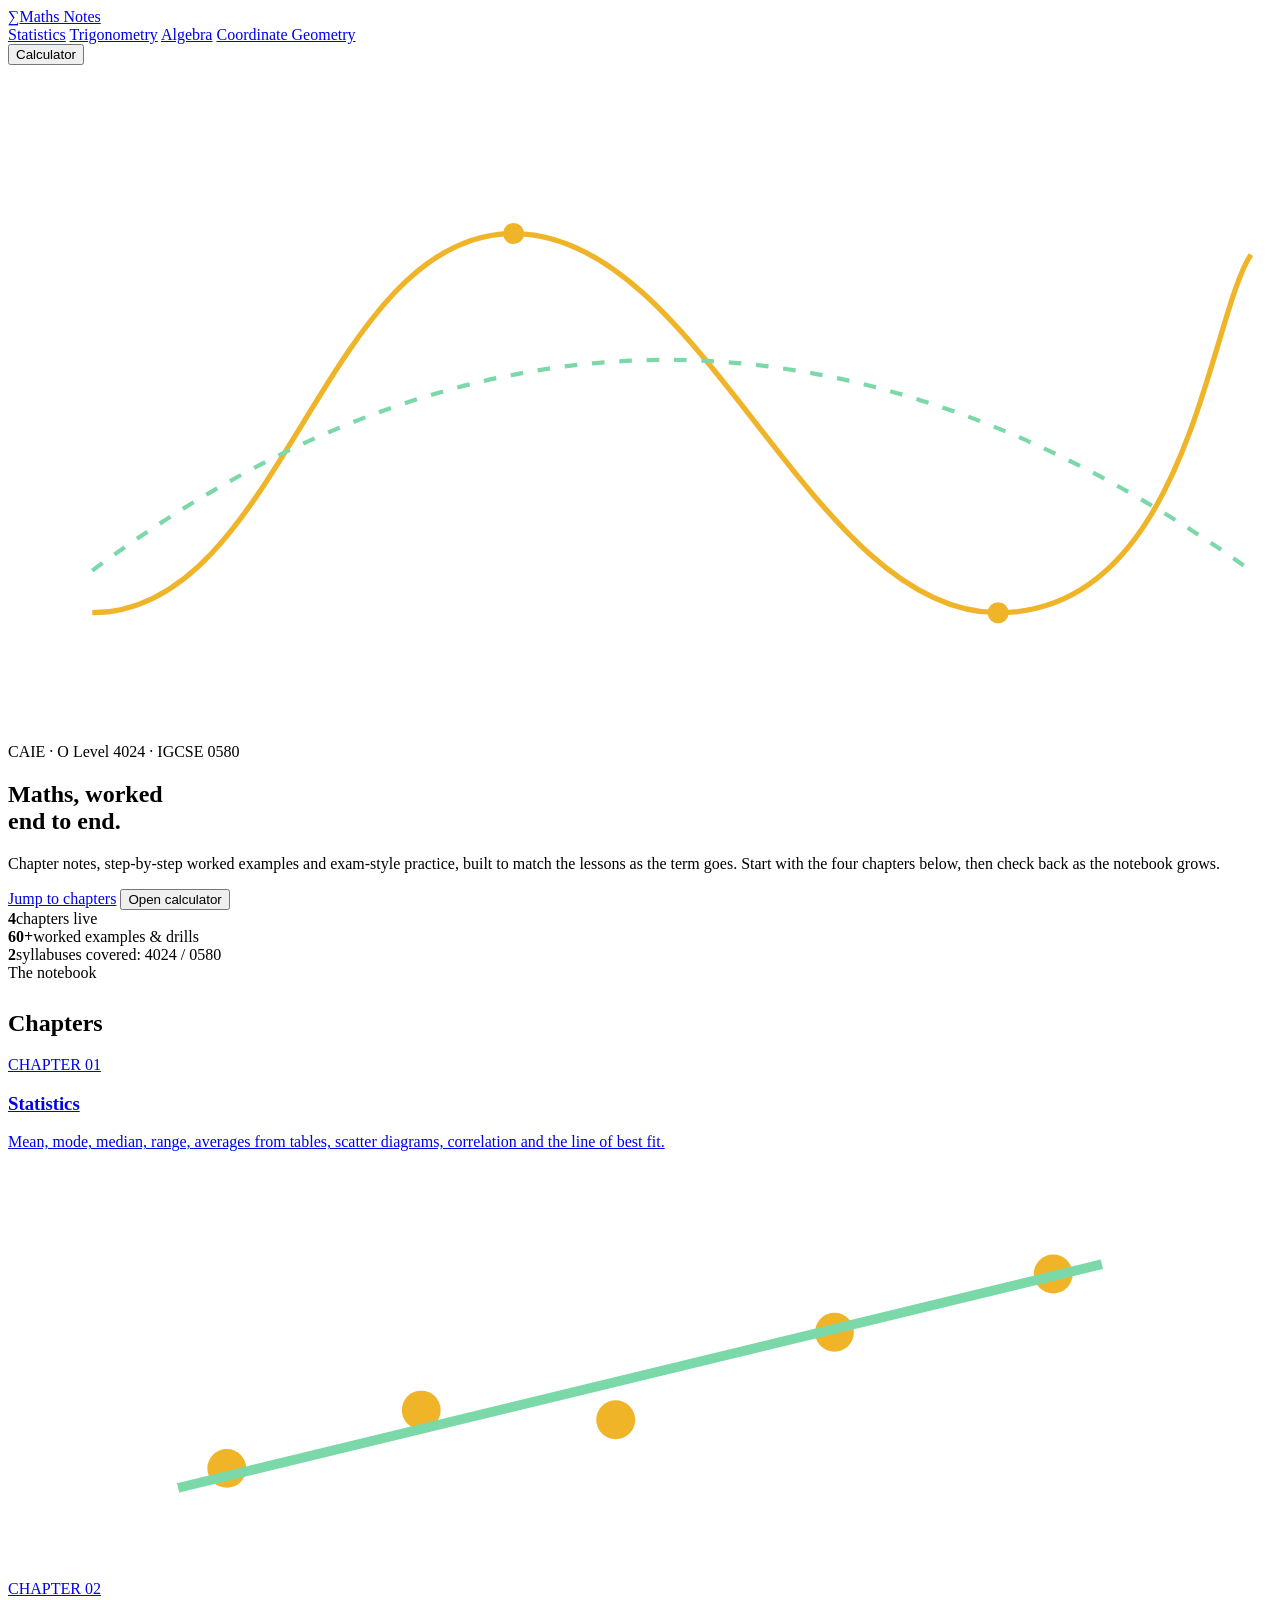
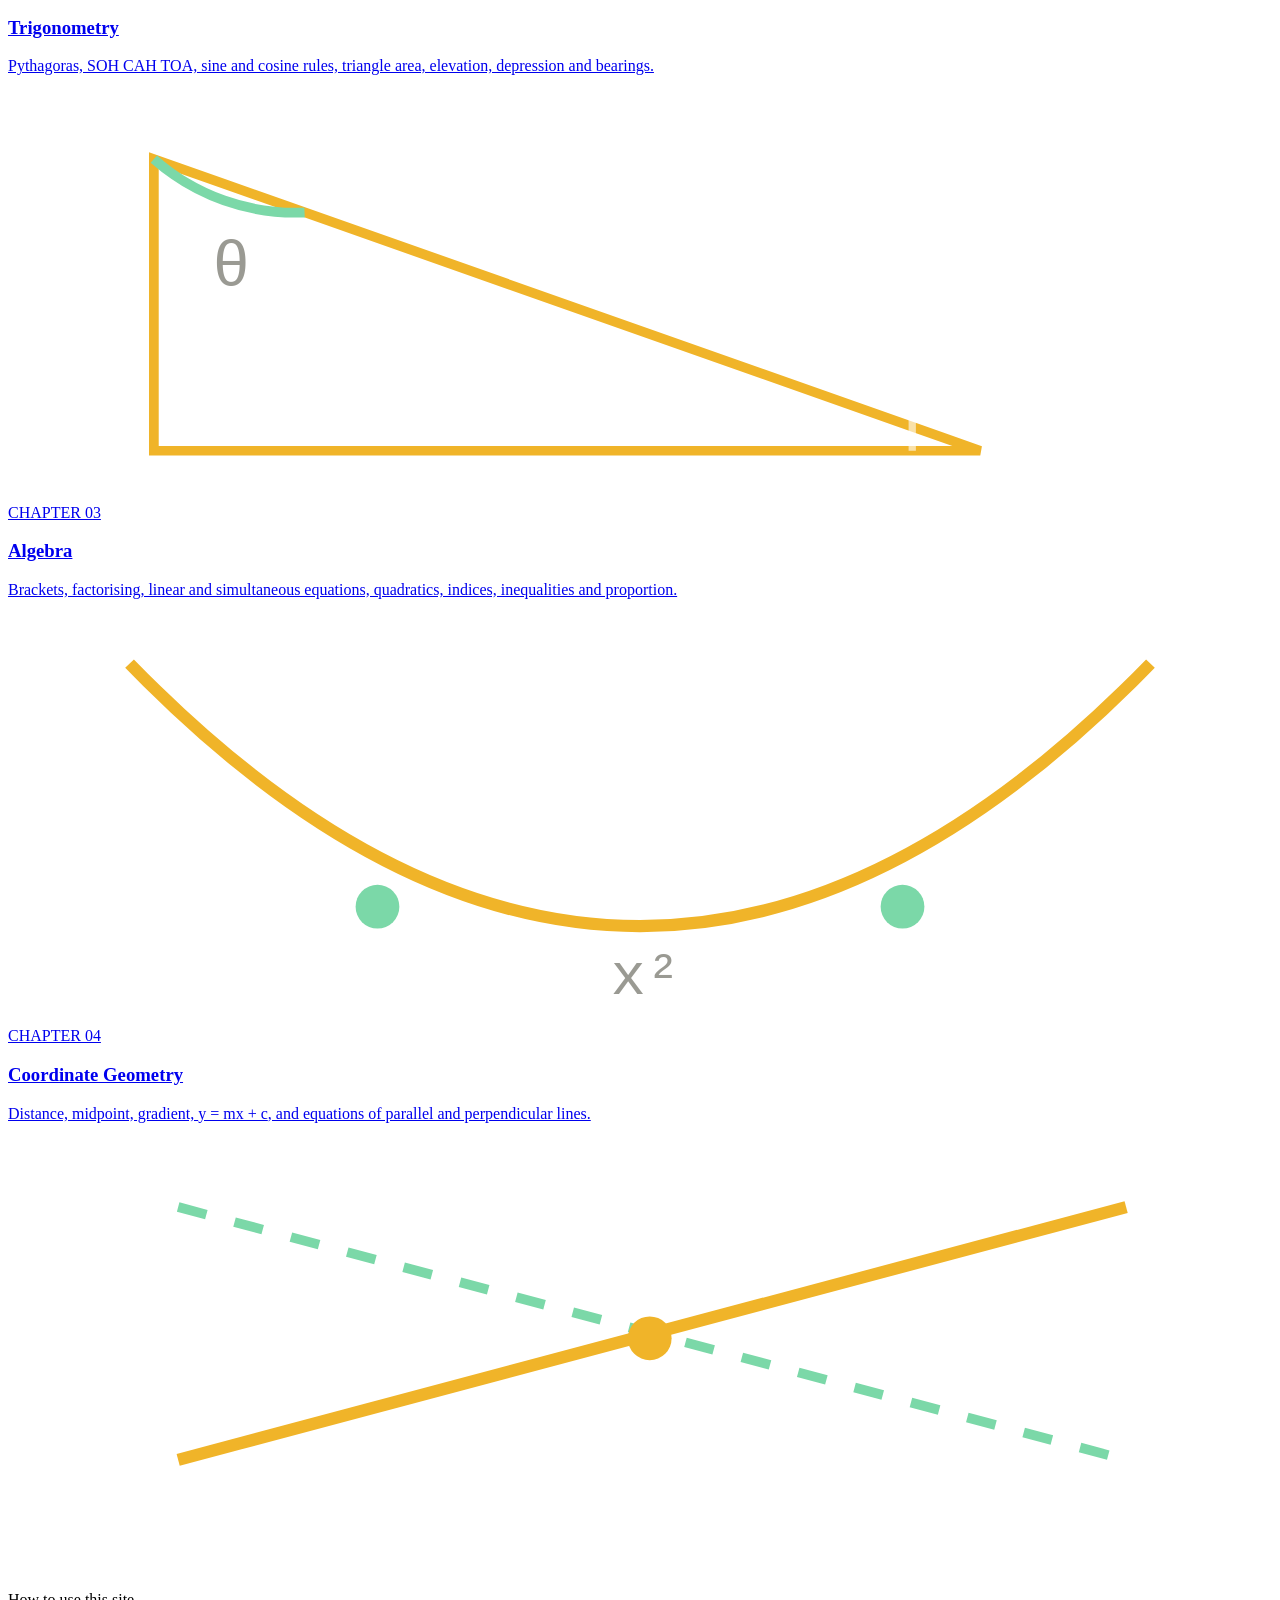
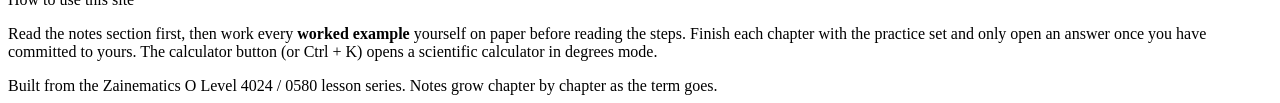
==== index.html @ 83bfb082 "Add files via upload" ====
<!DOCTYPE html>
<html lang="en">
<head>
<meta charset="UTF-8">
<meta name="viewport" content="width=device-width, initial-scale=1.0">
<title>Maths Notes · O Level 4024 / IGCSE 0580</title>
<meta name="description" content="Chapter-by-chapter O Level maths notes, worked examples and practice for CAIE 4024 and IGCSE 0580.">
<link rel="preconnect" href="https://fonts.googleapis.com">
<link rel="preconnect" href="https://fonts.gstatic.com" crossorigin>
<link href="https://fonts.googleapis.com/css2?family=Fraunces:opsz,wght@9..144,500;9..144,650;9..144,750&family=Hanken+Grotesk:wght@400;500;600;700&family=JetBrains+Mono:wght@400;500;700&display=swap" rel="stylesheet">
<link rel="stylesheet" href="css/site.css">
</head>
<body>

<header class="nav glass">
  <a class="brand" href="index.html"><span class="mark">∑</span><span class="word">Maths Notes</span></a>
  <nav class="nav-links">
    <a href="statistics.html">Statistics</a>
    <a href="trigonometry.html">Trigonometry</a>
    <a href="algebra.html">Algebra</a>
    <a href="coordinate-geometry.html">Coordinate Geometry</a>
  </nav>
  <button class="nav-calc" data-calc-open>Calculator</button>
</header>

<div class="wide">

  <section class="hero glass" data-reveal>
    <svg class="hero-curve draw" viewBox="0 0 600 320" fill="none" aria-hidden="true">
      <line class="stroke" x1="40" y1="280" x2="580" y2="280" stroke="#ffffff" stroke-opacity="0.25" stroke-width="1.5"/>
      <line class="stroke d1" x1="40" y1="280" x2="40" y2="30" stroke="#ffffff" stroke-opacity="0.25" stroke-width="1.5"/>
      <path class="stroke d2" d="M40 260 C 130 260, 150 80, 240 80 S 380 260, 470 260 S 570 120, 590 90" stroke="#f0b429" stroke-width="2.5"/>
      <path class="stroke d3" d="M40 240 Q 310 40 590 240" stroke="#7bd8a8" stroke-width="2" stroke-dasharray="6 7"/>
      <circle class="dot-pop p2" cx="240" cy="80" r="5" fill="#f0b429"/>
      <circle class="dot-pop p4" cx="470" cy="260" r="5" fill="#f0b429"/>
    </svg>
    <span class="eyebrow">CAIE · O Level 4024 · IGCSE 0580</span>
    <h1>Maths, worked<br>end to end.</h1>
    <p class="lede">Chapter notes, step-by-step worked examples and exam-style practice, built to match the lessons as the term goes. Start with the four chapters below, then check back as the notebook grows.</p>
    <div class="chips">
      <a class="chip" href="#chapters">Jump to chapters</a>
      <button class="chip" style="cursor:pointer" data-calc-open>Open calculator</button>
    </div>
    <div class="hero-stats">
      <div><strong>4</strong><span>chapters live</span></div>
      <div><strong>60+</strong><span>worked examples &amp; drills</span></div>
      <div><strong>2</strong><span>syllabuses covered: 4024 / 0580</span></div>
    </div>
  </section>

  <section id="chapters">
    <span class="eyebrow">The notebook</span>
    <h2 style="border-top:0; padding-top:.5rem; margin-bottom:1.2rem">Chapters</h2>

    <div class="grid-cards">
      <a class="card glass" href="statistics.html" data-reveal>
        <span class="num">CHAPTER 01</span>
        <h3>Statistics</h3>
        <p>Mean, mode, median, range, averages from tables, scatter diagrams, correlation and the line of best fit.</p>
        <svg class="card-visual draw" viewBox="0 0 260 84" fill="none" aria-hidden="true">
          <line class="stroke" x1="10" y1="74" x2="250" y2="74" stroke="#ffffff" stroke-opacity="0.3" stroke-width="1.5"/>
          <line class="stroke" x1="10" y1="74" x2="10" y2="8" stroke="#ffffff" stroke-opacity="0.3" stroke-width="1.5"/>
          <circle class="dot-pop p1" cx="45" cy="62" r="4" fill="#f0b429"/>
          <circle class="dot-pop p2" cx="85" cy="50" r="4" fill="#f0b429"/>
          <circle class="dot-pop p3" cx="125" cy="52" r="4" fill="#f0b429"/>
          <circle class="dot-pop p4" cx="170" cy="34" r="4" fill="#f0b429"/>
          <circle class="dot-pop p5" cx="215" cy="22" r="4" fill="#f0b429"/>
          <line class="stroke d2" x1="35" y1="66" x2="225" y2="20" stroke="#7bd8a8" stroke-width="2"/>
        </svg>
      </a>

      <a class="card glass" href="trigonometry.html" data-reveal>
        <span class="num">CHAPTER 02</span>
        <h3>Trigonometry</h3>
        <p>Pythagoras, SOH CAH TOA, sine and cosine rules, triangle area, elevation, depression and bearings.</p>
        <svg class="card-visual draw" viewBox="0 0 260 84" fill="none" aria-hidden="true">
          <path class="stroke d1" d="M30 74 H 200 V 74 L 30 14 Z" stroke="#f0b429" stroke-width="2"/>
          <path class="stroke d2" d="M186 74 V 62 H 200" stroke="#ffffff" stroke-opacity="0.6" stroke-width="1.5"/>
          <path class="stroke d3" d="M30 14 A 44 44 0 0 0 61 25" stroke="#7bd8a8" stroke-width="2"/>
          <text x="42" y="40" fill="#9a9a93" font-family="monospace" font-size="13">θ</text>
        </svg>
      </a>

      <a class="card glass" href="algebra.html" data-reveal>
        <span class="num">CHAPTER 03</span>
        <h3>Algebra</h3>
        <p>Brackets, factorising, linear and simultaneous equations, quadratics, indices, inequalities and proportion.</p>
        <svg class="card-visual draw" viewBox="0 0 260 84" fill="none" aria-hidden="true">
          <line class="stroke" x1="10" y1="60" x2="250" y2="60" stroke="#ffffff" stroke-opacity="0.3" stroke-width="1.5"/>
          <path class="stroke d1" d="M25 10 Q 130 118 235 10" stroke="#f0b429" stroke-width="2.5"/>
          <circle class="dot-pop p3" cx="76" cy="60" r="4.5" fill="#7bd8a8"/>
          <circle class="dot-pop p4" cx="184" cy="60" r="4.5" fill="#7bd8a8"/>
          <text x="124" y="78" fill="#9a9a93" font-family="monospace" font-size="12">x²</text>
        </svg>
      </a>

      <a class="card glass" href="coordinate-geometry.html" data-reveal>
        <span class="num">CHAPTER 04</span>
        <h3>Coordinate Geometry</h3>
        <p>Distance, midpoint, gradient, <span class="m">y = mx + c</span>, and equations of parallel and perpendicular lines.</p>
        <svg class="card-visual draw" viewBox="0 0 260 84" fill="none" aria-hidden="true">
          <line class="stroke" x1="20" y1="70" x2="245" y2="70" stroke="#ffffff" stroke-opacity="0.3" stroke-width="1.5"/>
          <line class="stroke" x1="20" y1="70" x2="20" y2="8" stroke="#ffffff" stroke-opacity="0.3" stroke-width="1.5"/>
          <line class="stroke d1" x1="35" y1="66" x2="230" y2="14" stroke="#f0b429" stroke-width="2.5"/>
          <line class="stroke d3" x1="35" y1="14" x2="230" y2="66" stroke="#7bd8a8" stroke-width="2" stroke-dasharray="6 6"/>
          <circle class="dot-pop p2" cx="132" cy="41" r="4.5" fill="#f0b429"/>
        </svg>
      </a>
    </div>
  </section>

  <section style="margin-top:2.5rem" data-reveal>
    <div class="box glass">
      <span class="label">How to use this site</span>
      <p>Read the notes section first, then work every <strong>worked example</strong> yourself on paper before reading the steps. Finish each chapter with the practice set and only open an answer once you have committed to yours. The calculator button (or <span class="m">Ctrl + K</span>) opens a scientific calculator in degrees mode.</p>
    </div>
  </section>

</div>

<footer class="site-footer">
  <span>Built from the Zainematics O Level 4024 / 0580 lesson series.</span>
  <span>Notes grow chapter by chapter as the term goes.</span>
</footer>

<script src="js/site.js"></script>
</body>
</html>
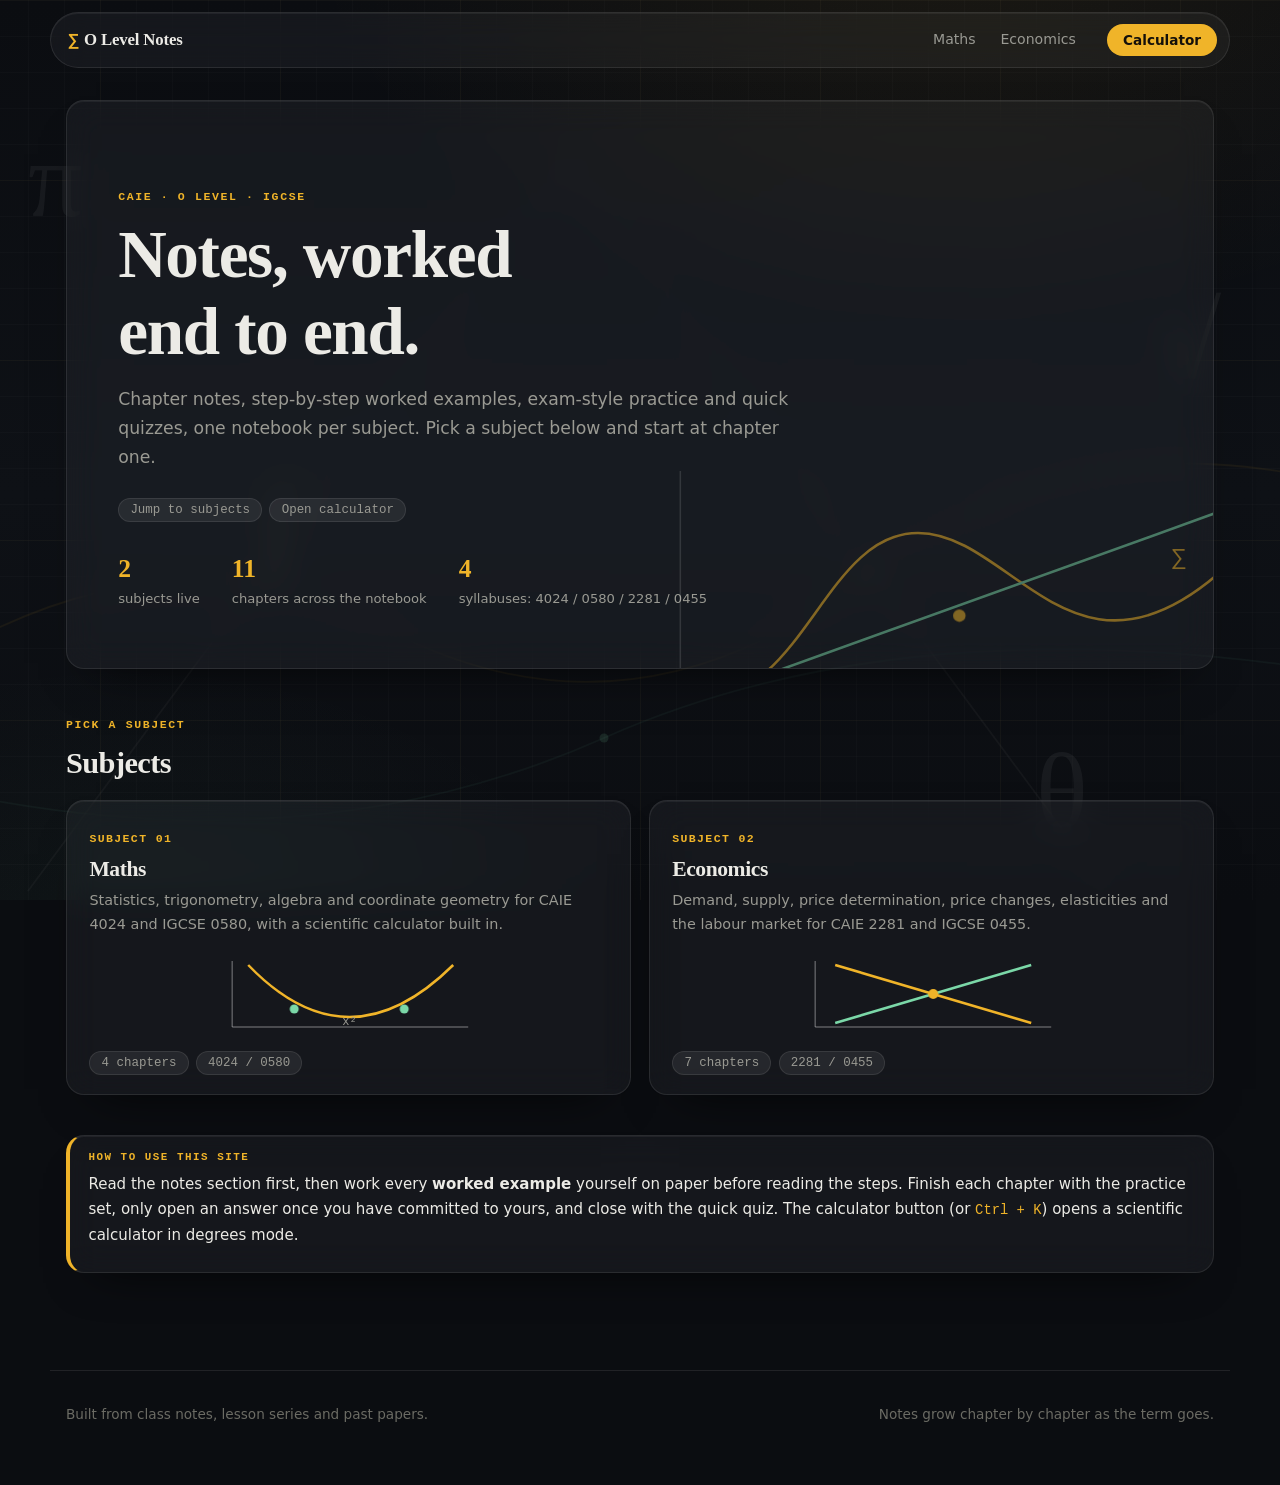
==== commit 0cbbb36e: "Replace with full O Level notes site: subject hub, maths and economics chapters" ====
--- a/index.html
+++ b/index.html
@@ -3,8 +3,8 @@
 <head>
 <meta charset="UTF-8">
 <meta name="viewport" content="width=device-width, initial-scale=1.0">
-<title>Maths Notes · O Level 4024 / IGCSE 0580</title>
-<meta name="description" content="Chapter-by-chapter O Level maths notes, worked examples and practice for CAIE 4024 and IGCSE 0580.">
+<title>O Level Notes · Maths &amp; Economics</title>
+<meta name="description" content="Chapter-by-chapter O Level notes, worked examples and practice for maths (4024 / 0580) and economics (2281 / 0455).">
 <link rel="preconnect" href="https://fonts.googleapis.com">
 <link rel="preconnect" href="https://fonts.gstatic.com" crossorigin>
 <link href="https://fonts.googleapis.com/css2?family=Fraunces:opsz,wght@9..144,500;9..144,650;9..144,750&family=Hanken+Grotesk:wght@400;500;600;700&family=JetBrains+Mono:wght@400;500;700&display=swap" rel="stylesheet">
@@ -13,12 +13,10 @@
 <body>
 
 <header class="nav glass">
-  <a class="brand" href="index.html"><span class="mark">∑</span><span class="word">Maths Notes</span></a>
+  <a class="brand" href="index.html"><span class="mark">∑</span><span class="word">O Level Notes</span></a>
   <nav class="nav-links">
-    <a href="statistics.html">Statistics</a>
-    <a href="trigonometry.html">Trigonometry</a>
-    <a href="algebra.html">Algebra</a>
-    <a href="coordinate-geometry.html">Coordinate Geometry</a>
+    <a href="maths.html">Maths</a>
+    <a href="economics.html">Economics</a>
   </nav>
   <button class="nav-calc" data-calc-open>Calculator</button>
 </header>
@@ -29,82 +27,63 @@
     <svg class="hero-curve draw" viewBox="0 0 600 320" fill="none" aria-hidden="true">
       <line class="stroke" x1="40" y1="280" x2="580" y2="280" stroke="#ffffff" stroke-opacity="0.25" stroke-width="1.5"/>
       <line class="stroke d1" x1="40" y1="280" x2="40" y2="30" stroke="#ffffff" stroke-opacity="0.25" stroke-width="1.5"/>
-      <path class="stroke d2" d="M40 260 C 130 260, 150 80, 240 80 S 380 260, 470 260 S 570 120, 590 90" stroke="#f0b429" stroke-width="2.5"/>
-      <path class="stroke d3" d="M40 240 Q 310 40 590 240" stroke="#7bd8a8" stroke-width="2" stroke-dasharray="6 7"/>
-      <circle class="dot-pop p2" cx="240" cy="80" r="5" fill="#f0b429"/>
-      <circle class="dot-pop p4" cx="470" cy="260" r="5" fill="#f0b429"/>
+      <path class="stroke d2" d="M60 250 C 160 250, 180 90, 270 90 S 420 250, 560 130" stroke="#f0b429" stroke-width="2.5"/>
+      <path class="stroke d3" d="M60 250 L 560 70" stroke="#7bd8a8" stroke-width="2.5"/>
+      <circle class="dot-pop p3" cx="310" cy="170" r="6" fill="#f0b429"/>
+      <text x="516" y="120" fill="#f0b429" font-family="monospace" font-size="22">∑</text>
     </svg>
-    <span class="eyebrow">CAIE · O Level 4024 · IGCSE 0580</span>
-    <h1>Maths, worked<br>end to end.</h1>
-    <p class="lede">Chapter notes, step-by-step worked examples and exam-style practice, built to match the lessons as the term goes. Start with the four chapters below, then check back as the notebook grows.</p>
+    <span class="eyebrow">CAIE · O Level · IGCSE</span>
+    <h1>Notes, worked<br>end to end.</h1>
+    <p class="lede">Chapter notes, step-by-step worked examples, exam-style practice and quick quizzes, one notebook per subject. Pick a subject below and start at chapter one.</p>
     <div class="chips">
-      <a class="chip" href="#chapters">Jump to chapters</a>
+      <a class="chip" href="#subjects">Jump to subjects</a>
       <button class="chip" style="cursor:pointer" data-calc-open>Open calculator</button>
     </div>
     <div class="hero-stats">
-      <div><strong>4</strong><span>chapters live</span></div>
-      <div><strong>60+</strong><span>worked examples &amp; drills</span></div>
-      <div><strong>2</strong><span>syllabuses covered: 4024 / 0580</span></div>
+      <div><strong>2</strong><span>subjects live</span></div>
+      <div><strong>11</strong><span>chapters across the notebook</span></div>
+      <div><strong>4</strong><span>syllabuses: 4024 / 0580 / 2281 / 0455</span></div>
     </div>
   </section>
 
-  <section id="chapters">
-    <span class="eyebrow">The notebook</span>
-    <h2 style="border-top:0; padding-top:.5rem; margin-bottom:1.2rem">Chapters</h2>
+  <section id="subjects">
+    <span class="eyebrow">Pick a subject</span>
+    <h2 style="border-top:0; padding-top:.5rem; margin-bottom:1.2rem">Subjects</h2>
 
     <div class="grid-cards">
-      <a class="card glass" href="statistics.html" data-reveal>
-        <span class="num">CHAPTER 01</span>
-        <h3>Statistics</h3>
-        <p>Mean, mode, median, range, averages from tables, scatter diagrams, correlation and the line of best fit.</p>
+      <a class="card glass" href="maths.html" data-reveal>
+        <span class="num">SUBJECT 01</span>
+        <h3>Maths</h3>
+        <p>Statistics, trigonometry, algebra and coordinate geometry for CAIE 4024 and IGCSE 0580, with a scientific calculator built in.</p>
         <svg class="card-visual draw" viewBox="0 0 260 84" fill="none" aria-hidden="true">
-          <line class="stroke" x1="10" y1="74" x2="250" y2="74" stroke="#ffffff" stroke-opacity="0.3" stroke-width="1.5"/>
-          <line class="stroke" x1="10" y1="74" x2="10" y2="8" stroke="#ffffff" stroke-opacity="0.3" stroke-width="1.5"/>
-          <circle class="dot-pop p1" cx="45" cy="62" r="4" fill="#f0b429"/>
-          <circle class="dot-pop p2" cx="85" cy="50" r="4" fill="#f0b429"/>
-          <circle class="dot-pop p3" cx="125" cy="52" r="4" fill="#f0b429"/>
-          <circle class="dot-pop p4" cx="170" cy="34" r="4" fill="#f0b429"/>
-          <circle class="dot-pop p5" cx="215" cy="22" r="4" fill="#f0b429"/>
-          <line class="stroke d2" x1="35" y1="66" x2="225" y2="20" stroke="#7bd8a8" stroke-width="2"/>
+          <line class="stroke" x1="14" y1="74" x2="250" y2="74" stroke="#ffffff" stroke-opacity="0.3" stroke-width="1.5"/>
+          <line class="stroke" x1="14" y1="74" x2="14" y2="8" stroke="#ffffff" stroke-opacity="0.3" stroke-width="1.5"/>
+          <path class="stroke d2" d="M30 12 Q 130 116 235 12" stroke="#f0b429" stroke-width="2.5"/>
+          <circle class="dot-pop p2" cx="76" cy="56" r="4.5" fill="#7bd8a8"/>
+          <circle class="dot-pop p4" cx="186" cy="56" r="4.5" fill="#7bd8a8"/>
+          <text x="124" y="72" fill="#9a9a93" font-family="monospace" font-size="12">x²</text>
         </svg>
+        <div class="chips" style="margin-top:.9rem">
+          <span class="chip">4 chapters</span>
+          <span class="chip">4024 / 0580</span>
+        </div>
       </a>
 
-      <a class="card glass" href="trigonometry.html" data-reveal>
-        <span class="num">CHAPTER 02</span>
-        <h3>Trigonometry</h3>
-        <p>Pythagoras, SOH CAH TOA, sine and cosine rules, triangle area, elevation, depression and bearings.</p>
+      <a class="card glass" href="economics.html" data-reveal>
+        <span class="num">SUBJECT 02</span>
+        <h3>Economics</h3>
+        <p>Demand, supply, price determination, price changes, elasticities and the labour market for CAIE 2281 and IGCSE 0455.</p>
         <svg class="card-visual draw" viewBox="0 0 260 84" fill="none" aria-hidden="true">
-          <path class="stroke d1" d="M30 74 H 200 V 74 L 30 14 Z" stroke="#f0b429" stroke-width="2"/>
-          <path class="stroke d2" d="M186 74 V 62 H 200" stroke="#ffffff" stroke-opacity="0.6" stroke-width="1.5"/>
-          <path class="stroke d3" d="M30 14 A 44 44 0 0 0 61 25" stroke="#7bd8a8" stroke-width="2"/>
-          <text x="42" y="40" fill="#9a9a93" font-family="monospace" font-size="13">θ</text>
+          <line class="stroke" x1="14" y1="74" x2="250" y2="74" stroke="#ffffff" stroke-opacity="0.3" stroke-width="1.5"/>
+          <line class="stroke" x1="14" y1="74" x2="14" y2="8" stroke="#ffffff" stroke-opacity="0.3" stroke-width="1.5"/>
+          <line class="stroke d2" x1="34" y1="12" x2="230" y2="70" stroke="#f0b429" stroke-width="2.5"/>
+          <line class="stroke d3" x1="34" y1="70" x2="230" y2="12" stroke="#7bd8a8" stroke-width="2.5"/>
+          <circle class="dot-pop p3" cx="132" cy="41" r="5" fill="#f0b429"/>
         </svg>
-      </a>
-
-      <a class="card glass" href="algebra.html" data-reveal>
-        <span class="num">CHAPTER 03</span>
-        <h3>Algebra</h3>
-        <p>Brackets, factorising, linear and simultaneous equations, quadratics, indices, inequalities and proportion.</p>
-        <svg class="card-visual draw" viewBox="0 0 260 84" fill="none" aria-hidden="true">
-          <line class="stroke" x1="10" y1="60" x2="250" y2="60" stroke="#ffffff" stroke-opacity="0.3" stroke-width="1.5"/>
-          <path class="stroke d1" d="M25 10 Q 130 118 235 10" stroke="#f0b429" stroke-width="2.5"/>
-          <circle class="dot-pop p3" cx="76" cy="60" r="4.5" fill="#7bd8a8"/>
-          <circle class="dot-pop p4" cx="184" cy="60" r="4.5" fill="#7bd8a8"/>
-          <text x="124" y="78" fill="#9a9a93" font-family="monospace" font-size="12">x²</text>
-        </svg>
-      </a>
-
-      <a class="card glass" href="coordinate-geometry.html" data-reveal>
-        <span class="num">CHAPTER 04</span>
-        <h3>Coordinate Geometry</h3>
-        <p>Distance, midpoint, gradient, <span class="m">y = mx + c</span>, and equations of parallel and perpendicular lines.</p>
-        <svg class="card-visual draw" viewBox="0 0 260 84" fill="none" aria-hidden="true">
-          <line class="stroke" x1="20" y1="70" x2="245" y2="70" stroke="#ffffff" stroke-opacity="0.3" stroke-width="1.5"/>
-          <line class="stroke" x1="20" y1="70" x2="20" y2="8" stroke="#ffffff" stroke-opacity="0.3" stroke-width="1.5"/>
-          <line class="stroke d1" x1="35" y1="66" x2="230" y2="14" stroke="#f0b429" stroke-width="2.5"/>
-          <line class="stroke d3" x1="35" y1="14" x2="230" y2="66" stroke="#7bd8a8" stroke-width="2" stroke-dasharray="6 6"/>
-          <circle class="dot-pop p2" cx="132" cy="41" r="4.5" fill="#f0b429"/>
-        </svg>
+        <div class="chips" style="margin-top:.9rem">
+          <span class="chip">7 chapters</span>
+          <span class="chip">2281 / 0455</span>
+        </div>
       </a>
     </div>
   </section>
@@ -112,14 +91,14 @@
   <section style="margin-top:2.5rem" data-reveal>
     <div class="box glass">
       <span class="label">How to use this site</span>
-      <p>Read the notes section first, then work every <strong>worked example</strong> yourself on paper before reading the steps. Finish each chapter with the practice set and only open an answer once you have committed to yours. The calculator button (or <span class="m">Ctrl + K</span>) opens a scientific calculator in degrees mode.</p>
+      <p>Read the notes section first, then work every <strong>worked example</strong> yourself on paper before reading the steps. Finish each chapter with the practice set, only open an answer once you have committed to yours, and close with the quick quiz. The calculator button (or <span class="m">Ctrl + K</span>) opens a scientific calculator in degrees mode.</p>
     </div>
   </section>
 
 </div>
 
 <footer class="site-footer">
-  <span>Built from the Zainematics O Level 4024 / 0580 lesson series.</span>
+  <span>Built from class notes, lesson series and past papers.</span>
   <span>Notes grow chapter by chapter as the term goes.</span>
 </footer>
 
--- a/css/site.css
+++ b/css/site.css
@@ -0,0 +1,642 @@
+:root {
+  --bg: #0b0d11;
+  --bg-2: #10141a;
+  --ink: #ecebe6;
+  --muted: #9a9a93;
+  --faint: #6b6b64;
+  --accent: #f0b429;
+  --accent-dim: rgba(240, 180, 41, 0.14);
+  --good: #7bd8a8;
+  --warn: #e8927c;
+  --glass: rgba(255, 255, 255, 0.045);
+  --glass-strong: rgba(255, 255, 255, 0.07);
+  --line: rgba(255, 255, 255, 0.09);
+  --radius: 18px;
+  --display: "Fraunces", Georgia, serif;
+  --body: "Hanken Grotesk", system-ui, sans-serif;
+  --mono: "JetBrains Mono", ui-monospace, Consolas, monospace;
+  --ease-out: cubic-bezier(0.23, 1, 0.32, 1);
+  --ease-io: cubic-bezier(0.77, 0, 0.175, 1);
+}
+
+* { box-sizing: border-box; }
+html { scroll-behavior: smooth; scroll-padding-top: 6rem; }
+body {
+  margin: 0;
+  font: 16.5px/1.7 var(--body);
+  color: var(--ink);
+  background: var(--bg);
+  min-height: 100dvh;
+  -webkit-text-size-adjust: 100%;
+  overflow-x: clip;
+}
+
+body::before {
+  content: "";
+  position: fixed;
+  inset: 0;
+  z-index: -2;
+  background:
+    url("bg.svg") center / cover no-repeat,
+    radial-gradient(1100px 700px at 75% -10%, rgba(240, 180, 41, 0.07), transparent 60%),
+    radial-gradient(900px 600px at 10% 110%, rgba(123, 216, 168, 0.05), transparent 55%),
+    linear-gradient(180deg, #0b0d11 0%, #0e1116 55%, #0b0d11 100%);
+}
+
+::selection { background: var(--accent); color: #14100a; }
+
+/* ---------- glass ---------- */
+.glass {
+  background: var(--glass);
+  backdrop-filter: blur(16px) saturate(1.25);
+  -webkit-backdrop-filter: blur(16px) saturate(1.25);
+  border: 1px solid var(--line);
+  border-radius: var(--radius);
+  box-shadow:
+    inset 0 1px 0 rgba(255, 255, 255, 0.06),
+    0 24px 48px -30px rgba(0, 0, 0, 0.85);
+}
+
+/* ---------- nav ---------- */
+.nav {
+  position: sticky;
+  top: 0.75rem;
+  z-index: 50;
+  margin: 0.75rem auto 0;
+  max-width: 1180px;
+  width: calc(100% - 2rem);
+  display: flex;
+  align-items: center;
+  gap: 1.25rem;
+  padding: 0.55rem 0.75rem 0.55rem 1.1rem;
+  border-radius: 999px;
+}
+.nav .brand {
+  font: 600 1.05rem var(--display);
+  color: var(--ink);
+  text-decoration: none;
+  letter-spacing: -0.01em;
+  white-space: nowrap;
+}
+.nav .brand .mark {
+  color: var(--accent);
+  font-family: var(--mono);
+  margin-right: 0.35rem;
+}
+.nav-links {
+  display: flex;
+  gap: 0.15rem;
+  margin-left: auto;
+  min-width: 0;
+  overflow-x: auto;
+  scrollbar-width: none;
+}
+.nav-links::-webkit-scrollbar { display: none; }
+.nav-links a {
+  color: var(--muted);
+  text-decoration: none;
+  font-size: 0.88rem;
+  font-weight: 500;
+  padding: 0.4rem 0.7rem;
+  border-radius: 999px;
+  white-space: nowrap;
+  transition: color 160ms ease, background 160ms ease;
+}
+.nav-links a:hover { color: var(--ink); background: var(--glass-strong); }
+.nav-links a[aria-current="page"] { color: var(--accent); background: var(--accent-dim); }
+.nav-calc {
+  font: 600 0.85rem var(--body);
+  color: #14100a;
+  background: var(--accent);
+  border: 0;
+  border-radius: 999px;
+  padding: 0.5rem 1rem;
+  cursor: pointer;
+  transition: transform 160ms ease-out, filter 160ms ease;
+}
+.nav-calc:hover { filter: brightness(1.08); }
+.nav-calc:active { transform: scale(0.96); }
+
+/* ---------- type ---------- */
+h1, h2, h3 { font-family: var(--display); font-weight: 650; letter-spacing: -0.02em; line-height: 1.15; }
+h1 { font-size: clamp(2.4rem, 6vw, 4.2rem); margin: 0.4rem 0 0.9rem; font-variation-settings: "opsz" 96; }
+.chapter h1 { font-size: clamp(2.1rem, 4.5vw, 3.1rem); }
+h2 {
+  font-size: clamp(1.5rem, 2.6vw, 1.9rem);
+  margin: 0;
+  padding-top: 2.5rem;
+}
+h3 { font-size: 1.2rem; margin: 2.2rem 0 0.7rem; }
+h4 { font-size: 1rem; margin: 1.6rem 0 0.5rem; font-weight: 650; }
+p { margin: 0.55rem 0; }
+a { color: var(--accent); }
+.eyebrow {
+  font: 600 0.72rem var(--mono);
+  letter-spacing: 0.14em;
+  text-transform: uppercase;
+  color: var(--accent);
+}
+.lede { color: var(--muted); font-size: 1.08rem; max-width: 62ch; }
+.small { font-size: 0.86rem; color: var(--muted); }
+
+/* ---------- layout ---------- */
+.page {
+  max-width: 1180px;
+  margin: 0 auto;
+  padding: 1.5rem 1rem 5rem;
+  display: grid;
+  grid-template-columns: 230px minmax(0, 1fr);
+  gap: 2rem;
+  align-items: start;
+}
+.wide { max-width: 1180px; margin: 0 auto; padding: 2rem 1rem 5rem; }
+
+/* ---------- toc ---------- */
+.toc {
+  position: sticky;
+  top: 5.5rem;
+  padding: 1rem;
+  max-height: calc(100vh - 7rem);
+  overflow-y: auto;
+}
+.toc .toc-title {
+  font: 600 0.7rem var(--mono);
+  letter-spacing: 0.12em;
+  text-transform: uppercase;
+  color: var(--faint);
+  margin: 0.2rem 0 0.6rem 0.5rem;
+}
+.toc a {
+  display: block;
+  color: var(--muted);
+  text-decoration: none;
+  font-size: 0.86rem;
+  padding: 0.32rem 0.55rem;
+  border-radius: 8px;
+  border-left: 2px solid transparent;
+  transition: color 160ms ease, background 160ms ease, border-color 160ms ease;
+}
+.toc a:hover { color: var(--ink); background: var(--glass-strong); }
+.toc a.active {
+  color: var(--accent);
+  border-left-color: var(--accent);
+  background: var(--accent-dim);
+}
+
+/* ---------- chapter ---------- */
+.chapter { min-width: 0; }
+.chapter section { margin-bottom: 0.5rem; }
+.chapter section > h2 { border-top: 1px solid var(--line); }
+.chapter-hero { padding: 1.6rem 1.8rem; margin-bottom: 2.5rem; }
+.chapter-hero .meta { color: var(--muted); font-size: 0.92rem; margin-top: 0.4rem; }
+
+.chips { display: flex; flex-wrap: wrap; gap: 0.45rem; margin-top: 0.9rem; }
+.chip {
+  font: 500 0.78rem var(--mono);
+  color: var(--muted);
+  background: var(--glass-strong);
+  border: 1px solid var(--line);
+  border-radius: 999px;
+  padding: 0.25rem 0.7rem;
+  text-decoration: none;
+  transition: color 160ms ease, border-color 160ms ease, transform 160ms ease-out;
+}
+a.chip:hover { color: var(--accent); border-color: rgba(240, 180, 41, 0.4); }
+a.chip:active { transform: scale(0.97); }
+
+/* ---------- home hero ---------- */
+.hero {
+  position: relative;
+  overflow: hidden;
+  padding: clamp(2.5rem, 7vw, 5rem) clamp(1.4rem, 4vw, 3.5rem) clamp(2.2rem, 5vw, 3.5rem);
+  margin-bottom: 2.5rem;
+}
+.hero .hero-curve {
+  position: absolute;
+  right: -4%;
+  bottom: -18%;
+  width: min(620px, 70%);
+  opacity: 0.5;
+  pointer-events: none;
+}
+.hero p.lede { margin-bottom: 1.6rem; }
+.hero-stats { display: flex; gap: 2rem; flex-wrap: wrap; margin-top: 2rem; }
+.hero-stats div strong {
+  display: block;
+  font: 650 1.6rem var(--display);
+  color: var(--accent);
+}
+.hero-stats div span { font-size: 0.82rem; color: var(--muted); }
+
+/* ---------- cards ---------- */
+.grid-cards {
+  display: grid;
+  grid-template-columns: repeat(auto-fit, minmax(250px, 1fr));
+  gap: 1.1rem;
+}
+.card {
+  position: relative;
+  overflow: hidden;
+  display: block;
+  padding: 1.4rem 1.4rem 1.2rem;
+  text-decoration: none;
+  color: var(--ink);
+  transition: transform 220ms var(--ease-out), border-color 220ms ease, background 220ms ease;
+}
+@media (hover: hover) and (pointer: fine) {
+  .card:hover { transform: translateY(-4px); border-color: rgba(240, 180, 41, 0.35); background: var(--glass-strong); }
+}
+.card:active { transform: translateY(-1px) scale(0.99); }
+.card .num {
+  font: 600 0.72rem var(--mono);
+  color: var(--accent);
+  letter-spacing: 0.12em;
+}
+.card h3 { margin: 0.35rem 0 0.4rem; font-size: 1.35rem; }
+.card p { color: var(--muted); font-size: 0.9rem; margin: 0; }
+.card .card-visual { display: block; width: 100%; height: 84px; margin-top: 1rem; }
+.card .card-visual path,
+.card .card-visual line,
+.card .card-visual polyline { vector-effect: non-scaling-stroke; }
+
+/* svg draw-in */
+.draw path.stroke, .draw line.stroke, .draw polyline.stroke, .draw circle.stroke {
+  stroke-dasharray: 600;
+  stroke-dashoffset: 600;
+}
+.draw.in path.stroke, .draw.in line.stroke, .draw.in polyline.stroke, .draw.in circle.stroke {
+  animation: draw 1.5s var(--ease-out) forwards;
+}
+.draw.in .d1 { animation-delay: 0.15s; }
+.draw.in .d2 { animation-delay: 0.45s; }
+.draw.in .d3 { animation-delay: 0.75s; }
+@keyframes draw { to { stroke-dashoffset: 0; } }
+.dot-pop { opacity: 0; }
+.draw.in .dot-pop { animation: pop 500ms var(--ease-out) forwards; }
+.draw.in .dot-pop.p1 { animation-delay: 0.5s; }
+.draw.in .dot-pop.p2 { animation-delay: 0.65s; }
+.draw.in .dot-pop.p3 { animation-delay: 0.8s; }
+.draw.in .dot-pop.p4 { animation-delay: 0.95s; }
+.draw.in .dot-pop.p5 { animation-delay: 1.1s; }
+@keyframes pop { from { opacity: 0; transform: translateY(4px); } to { opacity: 1; transform: none; } }
+
+/* ---------- content components ---------- */
+.m { font-family: var(--mono); font-size: 0.92em; color: var(--accent); white-space: nowrap; }
+.formula {
+  margin: 1.1rem 0;
+  padding: 0.9rem 1.2rem;
+  text-align: center;
+}
+.formula code {
+  font: 500 1.02rem/1.9 var(--mono);
+  color: var(--ink);
+}
+.formula .label, .example .label, .box .label, .fig .label {
+  display: block;
+  font: 700 0.68rem var(--mono);
+  letter-spacing: 0.14em;
+  text-transform: uppercase;
+  color: var(--accent);
+  margin-bottom: 0.35rem;
+  text-align: left;
+}
+.frac {
+  display: inline-flex;
+  flex-direction: column;
+  vertical-align: -0.5em;
+  text-align: center;
+  line-height: 1.2;
+  margin: 0 0.25em;
+  font-size: 0.85em;
+}
+.frac > span:first-child { border-bottom: 1.5px solid currentColor; padding: 0 0.35em; }
+.frac > span:last-child { padding: 0 0.35em; }
+
+.example { margin: 1.2rem 0; padding: 1.1rem 1.3rem; }
+.example .steps { margin: 0.5rem 0 0.4rem; padding-left: 1.25rem; }
+.example .steps li { margin: 0.35rem 0; }
+.example .answer {
+  margin: 0.6rem 0 0;
+  padding: 0.5rem 0.8rem;
+  border-left: 3px solid var(--accent);
+  background: var(--accent-dim);
+  border-radius: 0 10px 10px 0;
+  font-weight: 550;
+}
+
+.box { margin: 1.1rem 0; padding: 0.9rem 1.15rem; border-left: 4px solid var(--accent); }
+.box.good { border-left-color: var(--good); background: rgba(123, 216, 168, 0.06); }
+.box.warn { border-left-color: var(--warn); background: rgba(232, 146, 124, 0.07); }
+.box.good .label { color: var(--good); }
+.box.warn .label { color: var(--warn); }
+.box p { font-size: 0.94rem; }
+
+table { width: 100%; border-collapse: collapse; margin: 1.1rem 0; font-size: 0.92rem; }
+.tscroll { overflow-x: auto; margin: 1.1rem 0; max-width: 100%; -webkit-overflow-scrolling: touch; }
+.tscroll table { margin: 0; }
+th, td { border: 1px solid var(--line); padding: 0.5rem 0.7rem; text-align: left; vertical-align: top; }
+th { background: var(--glass-strong); font-weight: 650; }
+tr:nth-child(even) td { background: rgba(255, 255, 255, 0.015); }
+
+ul, ol { padding-left: 1.3rem; }
+li { margin: 0.3rem 0; }
+strong { font-weight: 650; }
+
+.practice { margin-top: 1rem; }
+.q { margin: 0.55rem 0; padding: 0.7rem 1rem; }
+.q summary {
+  cursor: pointer;
+  font-weight: 550;
+  list-style: none;
+  display: flex;
+  gap: 0.6rem;
+  align-items: baseline;
+  border-radius: 8px;
+  transition: opacity 140ms ease;
+}
+.q summary:active { opacity: 0.65; }
+.q summary::-webkit-details-marker { display: none; }
+.q summary::before {
+  content: "Q";
+  font: 700 0.68rem var(--mono);
+  color: var(--accent);
+  background: var(--accent-dim);
+  border-radius: 6px;
+  padding: 0.15rem 0.4rem;
+  flex: none;
+}
+.q[open] summary { margin-bottom: 0.5rem; }
+.q .ans { font-size: 0.93rem; color: var(--muted); border-top: 1px dashed var(--line); padding-top: 0.5rem; }
+.q .ans strong { color: var(--ink); }
+
+/* ---------- figures ---------- */
+.fig { margin: 1.3rem 0; padding: 1.1rem 1.3rem; }
+.fig svg { display: block; width: 100%; max-width: 480px; height: auto; margin: 0.5rem auto 0; }
+.fig figcaption { font-size: 0.82rem; color: var(--muted); text-align: center; margin-top: 0.6rem; }
+.fig svg text { font-family: var(--mono); }
+
+/* ---------- mcq ---------- */
+.mcq-set { margin-top: 1rem; display: grid; gap: 0.9rem; }
+.mcq { padding: 1rem 1.2rem; }
+.mcq-q { margin: 0 0 0.7rem; font-weight: 550; }
+.mcq-tag {
+  font: 700 0.66rem var(--mono);
+  letter-spacing: 0.1em;
+  color: var(--accent);
+  background: var(--accent-dim);
+  border-radius: 6px;
+  padding: 0.15rem 0.45rem;
+  margin-right: 0.5rem;
+  text-transform: uppercase;
+}
+.mcq-opts { display: grid; gap: 0.45rem; }
+.mcq-opts button {
+  font: 500 0.92rem/1.5 var(--body);
+  color: var(--ink);
+  text-align: left;
+  background: var(--glass-strong);
+  border: 1px solid var(--line);
+  border-radius: 10px;
+  padding: 0.5rem 0.8rem;
+  cursor: pointer;
+  display: flex;
+  align-items: baseline;
+  gap: 0.6rem;
+  transition: transform 140ms ease-out, border-color 160ms ease, background 160ms ease;
+}
+.mcq-opts button::before {
+  content: attr(data-opt);
+  font: 700 0.7rem var(--mono);
+  color: var(--accent);
+  background: var(--accent-dim);
+  border-radius: 6px;
+  padding: 0.05rem 0.4rem;
+  flex: none;
+}
+.mcq-opts button:active { transform: scale(0.985); }
+@media (hover: hover) and (pointer: fine) {
+  .mcq:not(.done) .mcq-opts button:hover { border-color: rgba(240, 180, 41, 0.4); }
+}
+.mcq.done .mcq-opts button { cursor: default; }
+.mcq.done .mcq-opts button.right {
+  border-color: rgba(123, 216, 168, 0.55);
+  background: rgba(123, 216, 168, 0.1);
+}
+.mcq.done .mcq-opts button.right::before { color: var(--good); background: rgba(123, 216, 168, 0.16); }
+.mcq.done .mcq-opts button.wrong {
+  border-color: rgba(232, 146, 124, 0.55);
+  background: rgba(232, 146, 124, 0.09);
+}
+.mcq.done .mcq-opts button.wrong::before { color: var(--warn); background: rgba(232, 146, 124, 0.15); }
+.mcq-exp {
+  display: none;
+  margin: 0.75rem 0 0;
+  padding: 0.5rem 0.8rem;
+  border-left: 3px solid var(--good);
+  background: rgba(123, 216, 168, 0.06);
+  border-radius: 0 10px 10px 0;
+  font-size: 0.9rem;
+  color: var(--muted);
+}
+.mcq.show .mcq-exp { display: block; animation: pagein 260ms var(--ease-out); }
+.mcq.show .mcq-exp strong { color: var(--ink); }
+
+.checklist { list-style: none; padding: 0; }
+.checklist li { padding: 0.45rem 0 0.45rem 1.9rem; position: relative; border-bottom: 1px dashed var(--line); }
+.checklist li::before {
+  content: "✓";
+  position: absolute;
+  left: 0.2rem;
+  color: var(--good);
+  font-weight: 700;
+}
+
+/* ---------- reveal ---------- */
+[data-reveal] {
+  opacity: 0;
+  transform: translateY(16px);
+  transition: opacity 550ms var(--ease-out), transform 550ms var(--ease-out);
+}
+[data-reveal].in { opacity: 1; transform: none; }
+
+main.chapter, .wide { animation: pagein 420ms var(--ease-out); }
+@keyframes pagein { from { opacity: 0; transform: translateY(8px); } }
+
+/* ---------- footer ---------- */
+.site-footer {
+  max-width: 1180px;
+  margin: 0 auto;
+  padding: 2rem 1rem 3.5rem;
+  color: var(--faint);
+  font-size: 0.85rem;
+  border-top: 1px solid var(--line);
+  display: flex;
+  justify-content: space-between;
+  gap: 1rem;
+  flex-wrap: wrap;
+}
+
+/* ---------- calculator ---------- */
+.calc-modal {
+  position: fixed;
+  inset: 0;
+  z-index: 100;
+  display: grid;
+  place-items: center;
+  background: rgba(5, 6, 8, 0.6);
+  backdrop-filter: blur(6px);
+  opacity: 0;
+  pointer-events: none;
+  transition: opacity 200ms ease;
+  padding: 1rem;
+}
+.calc-modal.open { opacity: 1; pointer-events: auto; }
+.calc-panel {
+  width: min(340px, 100%);
+  padding: 1.1rem;
+  transform: scale(0.95) translateY(8px);
+  transition: transform 220ms var(--ease-out);
+}
+.calc-modal.open .calc-panel { transform: none; }
+.calc-head { display: flex; align-items: center; justify-content: space-between; margin-bottom: 0.7rem; }
+.calc-head h3 { margin: 0; font-size: 1.05rem; }
+.calc-mode {
+  font: 700 0.66rem var(--mono);
+  color: var(--accent);
+  border: 1px solid rgba(240, 180, 41, 0.35);
+  background: var(--accent-dim);
+  border-radius: 999px;
+  padding: 0.2rem 0.6rem;
+}
+.calc-close {
+  background: none;
+  border: 0;
+  color: var(--muted);
+  font-size: 1.3rem;
+  cursor: pointer;
+  line-height: 1;
+  padding: 0.2rem 0.4rem;
+  border-radius: 8px;
+}
+.calc-close:hover { color: var(--ink); background: var(--glass-strong); }
+.calc-display {
+  width: 100%;
+  font: 500 1.15rem var(--mono);
+  color: var(--ink);
+  background: rgba(0, 0, 0, 0.35);
+  border: 1px solid var(--line);
+  border-radius: 12px;
+  padding: 0.7rem 0.85rem;
+  margin-bottom: 0.7rem;
+  outline: none;
+  text-align: right;
+}
+.calc-display:focus { border-color: rgba(240, 180, 41, 0.5); }
+.calc-result {
+  min-height: 1.2rem;
+  font: 400 0.8rem var(--mono);
+  color: var(--muted);
+  text-align: right;
+  margin: -0.35rem 0 0.55rem;
+}
+.calc-keys { display: grid; grid-template-columns: repeat(4, 1fr); gap: 0.4rem; }
+.calc-keys button {
+  font: 500 0.92rem var(--mono);
+  color: var(--ink);
+  background: var(--glass-strong);
+  border: 1px solid var(--line);
+  border-radius: 10px;
+  padding: 0.58rem 0;
+  cursor: pointer;
+  transition: transform 120ms ease-out, background 140ms ease, color 140ms ease;
+}
+.calc-keys button:hover { background: rgba(255, 255, 255, 0.11); }
+.calc-keys button:active { transform: scale(0.94); }
+.calc-keys button.op { color: var(--accent); }
+.calc-keys button.eq { background: var(--accent); color: #14100a; font-weight: 700; border-color: transparent; }
+.calc-keys button.ac { color: var(--warn); }
+
+/* ---------- responsive ---------- */
+@media (max-width: 960px) {
+  html { scroll-padding-top: 8.5rem; }
+  .page { grid-template-columns: 1fr; gap: 1rem; }
+  .toc {
+    position: sticky;
+    top: 4.4rem;
+    z-index: 40;
+    display: flex;
+    gap: 0.3rem;
+    overflow-x: auto;
+    padding: 0.55rem;
+    max-height: none;
+    scrollbar-width: none;
+    -webkit-overflow-scrolling: touch;
+  }
+  .toc::-webkit-scrollbar { display: none; }
+  .toc .toc-title { display: none; }
+  .toc a {
+    white-space: nowrap;
+    border-left: 0;
+    border-bottom: 2px solid transparent;
+    padding: 0.55rem 0.8rem;
+    font-size: 0.9rem;
+  }
+  .toc a.active { border-left: 0; border-bottom-color: var(--accent); }
+  .nav-links a { padding: 0.55rem 0.8rem; }
+  .chapter-hero { padding: 1.3rem 1.3rem; }
+  .example, .box { padding: 0.9rem 1rem; }
+  .tscroll { border-radius: 12px; }
+}
+@media (max-width: 720px) {
+  .nav { top: 0.5rem; padding: 0.5rem 0.6rem 0.5rem 0.9rem; gap: 0.6rem; }
+  .nav .brand span.word { display: none; }
+  .nav-calc { flex: none; }
+  .toc { top: 4.1rem; }
+  .hero .hero-curve { opacity: 0.28; }
+  .hero { padding: 2rem 1.2rem 1.8rem; }
+  .hero-stats { gap: 1.3rem; }
+  .chapter-hero { margin-bottom: 1.8rem; }
+  .m { white-space: normal; overflow-wrap: break-word; }
+  .formula code { display: block; white-space: normal; overflow-wrap: anywhere; }
+  .formula { text-align: left; }
+  th, td { padding: 0.4rem 0.5rem; font-size: 0.86rem; }
+  .example .steps { padding-left: 1.1rem; }
+  .site-footer { padding-bottom: 2.5rem; }
+}
+@media (max-width: 480px) {
+  body { font-size: 16px; }
+  .nav-calc { font-size: 0; padding: 0.55rem 0.75rem; }
+  .nav-calc::before { content: "√x"; font: 700 0.95rem var(--mono); letter-spacing: -0.04em; }
+  .grid-cards { gap: 0.9rem; }
+  .card { padding: 1.15rem 1.15rem 1rem; }
+  h1 { letter-spacing: -0.025em; }
+  .hero-stats div strong { font-size: 1.35rem; }
+  .chapter section > h2 { padding-top: 2rem; }
+  .calc-keys button { padding: 0.7rem 0; font-size: 1rem; }
+  .q { padding: 0.65rem 0.8rem; }
+}
+
+@media (prefers-reduced-motion: reduce) {
+  html { scroll-behavior: auto; }
+  [data-reveal] { opacity: 1; transform: none; transition: none; }
+  main.chapter, .wide { animation: none; }
+  .draw path.stroke, .draw line.stroke, .draw polyline.stroke, .draw circle.stroke {
+    stroke-dashoffset: 0;
+  }
+  .draw .dot-pop { opacity: 1; }
+  .draw.in path.stroke, .draw.in line.stroke, .draw.in polyline.stroke, .draw.in circle.stroke { animation: none; }
+  .card, .nav-calc, .calc-keys button, .calc-panel { transition: none; }
+}
+
+@media print {
+  body::before { display: none; }
+  body { background: #fff; color: #111; }
+  .nav, .toc, .site-footer, .calc-modal { display: none !important; }
+  .glass, .example, .formula, .box, .q { background: #fff; border: 1px solid #ccc; box-shadow: none; backdrop-filter: none; color: #111; }
+  .m, .eyebrow { color: #7a5a00; }
+  h1, h2, h3, h4, p, li, td, th { color: #111; }
+  [data-reveal] { opacity: 1 !important; transform: none !important; }
+  .tscroll { overflow: visible; }
+  details { open: true; }
+  .page { display: block; }
+}
